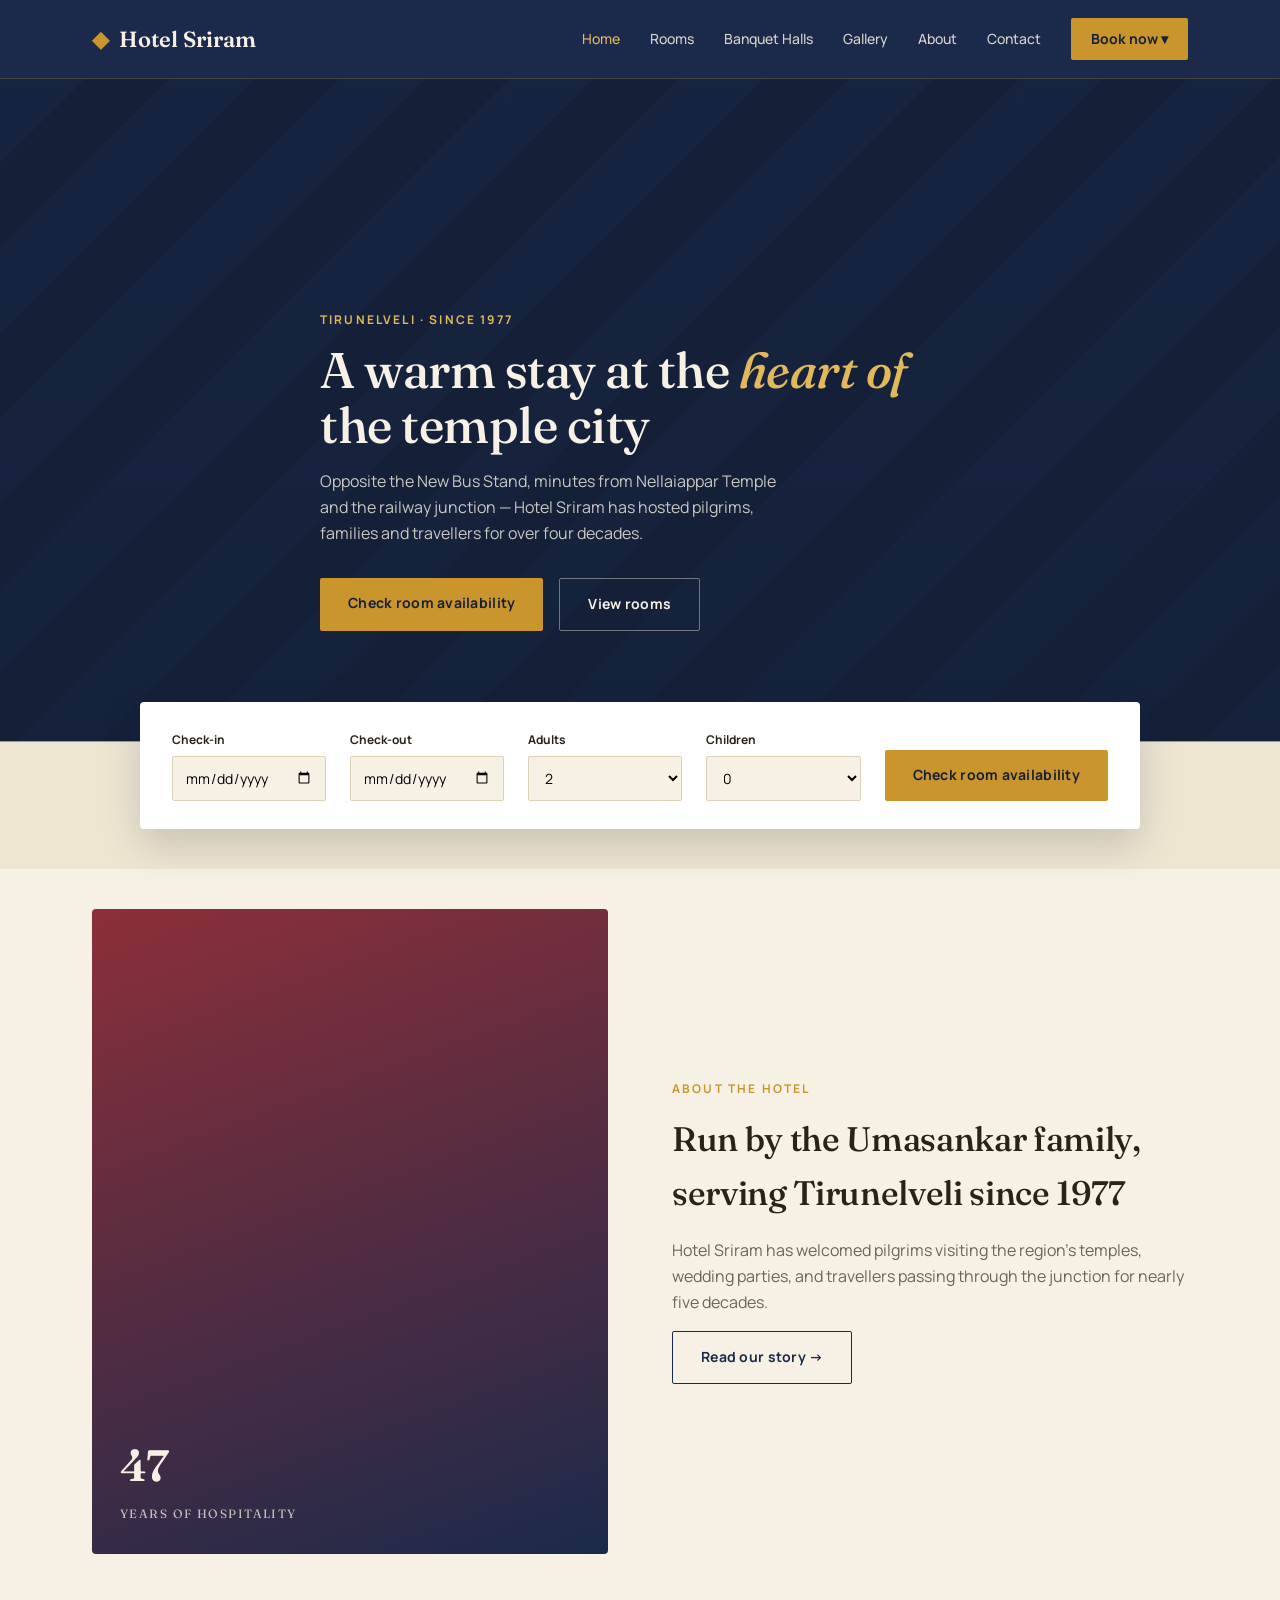
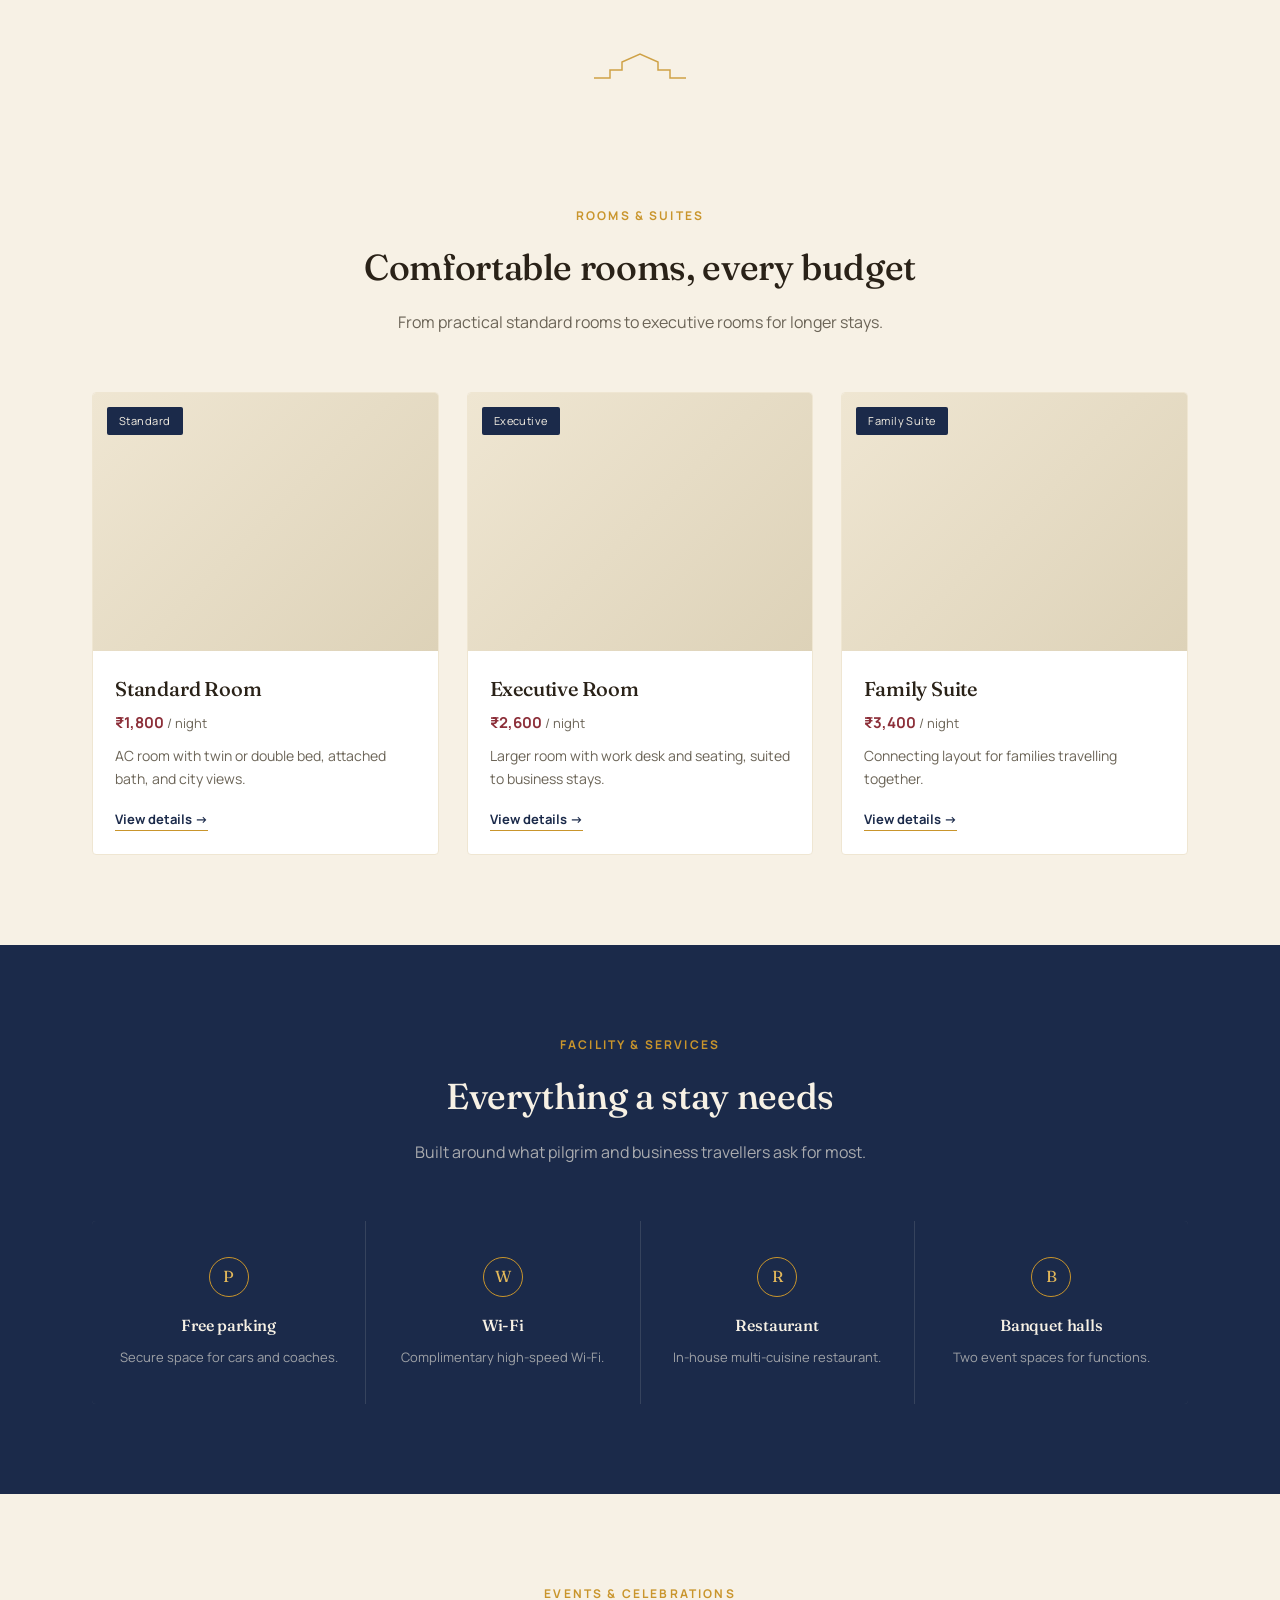
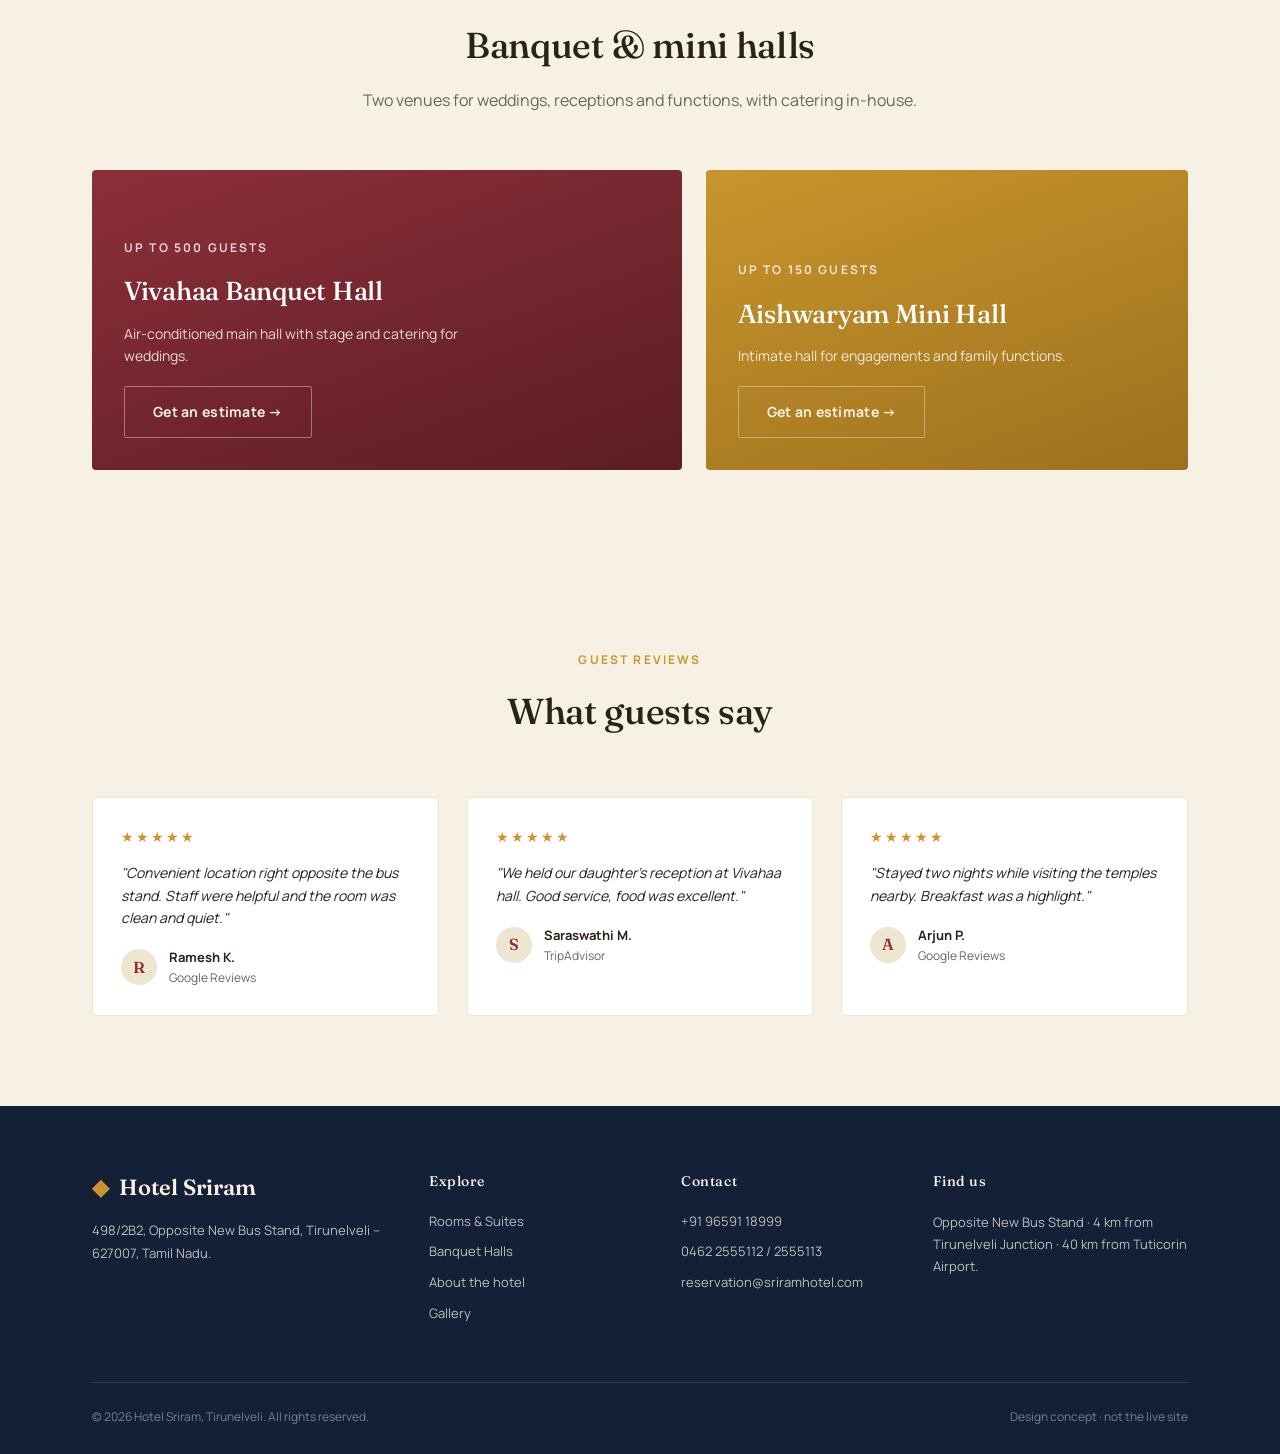
==== index.html @ 7d7a6aff "Add files via upload" ====
<!DOCTYPE html>
<html lang="en">
<head>
<meta charset="UTF-8">
<meta name="viewport" content="width=device-width, initial-scale=1.0">
<title>Hotel Sriram — Tirunelveli | Redesign Concept</title>
<link rel="stylesheet" href="style.css">
</head>
<body>

<header>
  <div class="nav">
    <a href="index.html" class="logo"><span class="mark">&#9670;</span> Hotel Sriram</a>
    <nav class="navlinks">
      <a href="index.html" data-nav>Home</a>
      <a href="rooms.html" data-nav>Rooms</a>
      <a href="banquet.html" data-nav>Banquet Halls</a>
      <a href="gallery.html" data-nav>Gallery</a>
      <a href="about.html" data-nav>About</a>
      <a href="contact.html" data-nav>Contact</a>
      <div class="cta-dropdown" onclick="toggleCtaMenu(event)">
        <span class="cta">Book now &#9662;</span>
        <div class="cta-menu">
          <a href="contact.html#room-request"><span class="m-name">Book a room</span><span class="m-sub">Standard, executive, deluxe or suite</span></a>
          <a href="banquet.html#hall-enquiry"><span class="m-name">Book banquet hall</span><span class="m-sub">Check a date and get a cost estimate</span></a>
        </div>
      </div>
    </nav>
    <button class="navtoggle" onclick="toggleNav()">&#9776;</button>
  </div>
</header>

<section class="page-hero" style="min-height:78vh; display:flex; align-items:center; padding-bottom:0;">
  <div class="wrap">
    <span class="eyebrow" style="color:var(--brass-light);">Tirunelveli &middot; Since 1977</span>
    <h1 style="font-size:50px; max-width:640px; line-height:1.1;">A warm stay at the <em style="font-style:italic; color:var(--brass-light);">heart of</em> the temple city</h1>
    <p style="max-width:480px; margin-top:16px;">Opposite the New Bus Stand, minutes from Nellaiappar Temple and the railway junction — Hotel Sriram has hosted pilgrims, families and travellers for over four decades.</p>
    <div style="display:flex; gap:16px; margin-top:32px;">
      <a href="contact.html#room-request" class="btn btn-primary">Check room availability</a>
      <a href="rooms.html" class="btn btn-ghost">View rooms</a>
    </div>
  </div>
</section>

<div style="background:var(--ivory-2); border-top:1px solid var(--brass); margin-top:-40px; position:relative; z-index:3;">
  <div class="wrap">
    <div style="background:#fff; border-radius:4px; box-shadow:0 16px 40px rgba(20,32,56,0.18); max-width:1000px; margin:0 auto; transform:translateY(-40px); display:flex; flex-wrap:wrap; padding:28px 32px; gap:24px; align-items:flex-end;">
      <div class="field2" style="flex:1; min-width:140px; margin-bottom:0;"><label>Check-in</label><input type="date" id="qCheckin"></div>
      <div class="field2" style="flex:1; min-width:140px; margin-bottom:0;"><label>Check-out</label><input type="date" id="qCheckout"></div>
      <div class="field2" style="flex:1; min-width:120px; margin-bottom:0;"><label>Adults</label><select><option>1</option><option selected>2</option><option>3</option><option>4</option></select></div>
      <div class="field2" style="flex:1; min-width:120px; margin-bottom:0;"><label>Children</label><select><option selected>0</option><option>1</option><option>2</option></select></div>
      <a href="contact.html#room-request" class="btn btn-primary">Check room availability</a>
    </div>
  </div>
</div>

<section style="padding-top:40px;">
  <div class="wrap" style="display:grid; grid-template-columns:1fr 1fr; gap:64px; align-items:center;" class="about">
    <div style="aspect-ratio:4/5; border-radius:4px; position:relative; overflow:hidden; background:linear-gradient(160deg, var(--temple-red), var(--night));">
      <div style="position:absolute; bottom:28px; left:28px; color:var(--ivory); font-family:'Fraunces',serif;">
        <span style="font-size:44px; font-weight:600; display:block;">47</span>
        <span style="font-size:12px; letter-spacing:0.12em; text-transform:uppercase; opacity:0.75;">Years of hospitality</span>
      </div>
    </div>
    <div>
      <span class="eyebrow">About the hotel</span>
      <h2 style="font-size:34px; margin-bottom:18px;">Run by the Umasankar family, serving Tirunelveli since 1977</h2>
      <p style="color:var(--muted); margin-bottom:16px;">Hotel Sriram has welcomed pilgrims visiting the region's temples, wedding parties, and travellers passing through the junction for nearly five decades.</p>
      <a href="about.html" class="btn btn-outline-dark">Read our story &rarr;</a>
    </div>
  </div>
</section>

<div class="gopuram-divider">
  <svg viewBox="0 0 96 28" fill="none"><path d="M2 26 L18 26 L18 18 L30 18 L30 10 L48 2 L66 10 L66 18 L78 18 L78 26 L94 26" stroke="#C9952C" stroke-width="1.5"/></svg>
</div>

<section>
  <div class="wrap">
    <div class="section-head">
      <span class="eyebrow">Rooms &amp; suites</span>
      <h2>Comfortable rooms, every budget</h2>
      <p>From practical standard rooms to executive rooms for longer stays.</p>
    </div>
    <div class="rooms-grid">
      <div class="room-card">
        <div class="room-img"><span class="tag">Standard</span></div>
        <div class="room-body">
          <h3>Standard Room</h3>
          <div class="price">&#8377;1,800 <span>/ night</span></div>
          <p>AC room with twin or double bed, attached bath, and city views.</p>
          <a class="link" href="rooms.html">View details &rarr;</a>
        </div>
      </div>
      <div class="room-card">
        <div class="room-img"><span class="tag">Executive</span></div>
        <div class="room-body">
          <h3>Executive Room</h3>
          <div class="price">&#8377;2,600 <span>/ night</span></div>
          <p>Larger room with work desk and seating, suited to business stays.</p>
          <a class="link" href="rooms.html">View details &rarr;</a>
        </div>
      </div>
      <div class="room-card">
        <div class="room-img"><span class="tag">Family Suite</span></div>
        <div class="room-body">
          <h3>Family Suite</h3>
          <div class="price">&#8377;3,400 <span>/ night</span></div>
          <p>Connecting layout for families travelling together.</p>
          <a class="link" href="rooms.html">View details &rarr;</a>
        </div>
      </div>
    </div>
  </div>
</section>

<section class="facilities">
  <div class="wrap">
    <div class="section-head">
      <span class="eyebrow">Facility &amp; services</span>
      <h2>Everything a stay needs</h2>
      <p>Built around what pilgrim and business travellers ask for most.</p>
    </div>
    <div class="fac-grid">
      <div class="fac-item"><div class="icon">P</div><h4>Free parking</h4><p>Secure space for cars and coaches.</p></div>
      <div class="fac-item"><div class="icon">W</div><h4>Wi-Fi</h4><p>Complimentary high-speed Wi-Fi.</p></div>
      <div class="fac-item"><div class="icon">R</div><h4>Restaurant</h4><p>In-house multi-cuisine restaurant.</p></div>
      <div class="fac-item"><div class="icon">B</div><h4>Banquet halls</h4><p>Two event spaces for functions.</p></div>
    </div>
  </div>
</section>

<section>
  <div class="wrap">
    <div class="section-head">
      <span class="eyebrow">Events &amp; celebrations</span>
      <h2>Banquet &amp; mini halls</h2>
      <p>Two venues for weddings, receptions and functions, with catering in-house.</p>
    </div>
    <div class="halls">
      <div class="hall-card large">
        <div class="hcontent">
          <span class="eyebrow">Up to 500 guests</span>
          <h3>Vivahaa Banquet Hall</h3>
          <p>Air-conditioned main hall with stage and catering for weddings.</p>
          <a class="btn btn-ghost" href="banquet.html#hall-enquiry">Get an estimate &rarr;</a>
        </div>
      </div>
      <div class="hall-card small">
        <div class="hcontent">
          <span class="eyebrow">Up to 150 guests</span>
          <h3>Aishwaryam Mini Hall</h3>
          <p>Intimate hall for engagements and family functions.</p>
          <a class="btn btn-ghost" href="banquet.html#hall-enquiry">Get an estimate &rarr;</a>
        </div>
      </div>
    </div>
  </div>
</section>

<section>
  <div class="wrap">
    <div class="section-head">
      <span class="eyebrow">Guest reviews</span>
      <h2>What guests say</h2>
    </div>
    <div class="testi-grid">
      <div class="testi-card">
        <div class="stars">&#9733;&#9733;&#9733;&#9733;&#9733;</div>
        <p>"Convenient location right opposite the bus stand. Staff were helpful and the room was clean and quiet."</p>
        <div class="who"><div class="avatar">R</div><div><div class="name">Ramesh K.</div><div class="src">Google Reviews</div></div></div>
      </div>
      <div class="testi-card">
        <div class="stars">&#9733;&#9733;&#9733;&#9733;&#9733;</div>
        <p>"We held our daughter's reception at Vivahaa hall. Good service, food was excellent."</p>
        <div class="who"><div class="avatar">S</div><div><div class="name">Saraswathi M.</div><div class="src">TripAdvisor</div></div></div>
      </div>
      <div class="testi-card">
        <div class="stars">&#9733;&#9733;&#9733;&#9733;&#9733;</div>
        <p>"Stayed two nights while visiting the temples nearby. Breakfast was a highlight."</p>
        <div class="who"><div class="avatar">A</div><div><div class="name">Arjun P.</div><div class="src">Google Reviews</div></div></div>
      </div>
    </div>
  </div>
</section>

<footer id="contact">
  <div class="wrap">
    <div class="foot-grid">
      <div>
        <div class="logo" style="color:var(--ivory);"><span class="mark">&#9670;</span> Hotel Sriram</div>
        <p>498/2B2, Opposite New Bus Stand, Tirunelveli &ndash; 627007, Tamil Nadu.</p>
      </div>
      <div>
        <h4>Explore</h4>
        <ul>
          <li><a href="rooms.html">Rooms &amp; Suites</a></li>
          <li><a href="banquet.html">Banquet Halls</a></li>
          <li><a href="about.html">About the hotel</a></li>
          <li><a href="gallery.html">Gallery</a></li>
        </ul>
      </div>
      <div>
        <h4>Contact</h4>
        <ul>
          <li>+91 96591 18999</li>
          <li>0462 2555112 / 2555113</li>
          <li>reservation@sriramhotel.com</li>
        </ul>
      </div>
      <div>
        <h4>Find us</h4>
        <p>Opposite New Bus Stand &middot; 4&nbsp;km from Tirunelveli Junction &middot; 40&nbsp;km from Tuticorin Airport.</p>
      </div>
    </div>
    <div class="foot-bottom">
      <span>&copy; 2026 Hotel Sriram, Tirunelveli. All rights reserved.</span>
      <span>Design concept &middot; not the live site</span>
    </div>
  </div>
</footer>

<script src="main.js"></script>
</body>
</html>
---- style.css ----
@import url('https://fonts.googleapis.com/css2?family=Fraunces:opsz,wght@9..144,400;9..144,500;9..144,600&family=Manrope:wght@400;500;600;700&display=swap');

:root{
  --night: #1B2A4A;
  --night-2: #142038;
  --brass: #C9952C;
  --brass-light: #E3B85A;
  --temple-red: #8C2F39;
  --ivory: #F7F1E5;
  --ivory-2: #EFE6D2;
  --ink: #2A2218;
  --muted: #6B6457;
  --good: #3B6D11;
  --bad: #A32D2D;
}
*{ box-sizing: border-box; margin:0; padding:0; }
html{ scroll-behavior: smooth; }
body{
  font-family: 'Manrope', sans-serif;
  color: var(--ink);
  background: var(--ivory);
  line-height: 1.6;
}
h1,h2,h3,h4{ font-family: 'Fraunces', serif; font-weight: 500; letter-spacing: -0.01em; }
a{ text-decoration: none; color: inherit; }
img{ max-width:100%; display:block; }
.wrap{ max-width: 1160px; margin: 0 auto; padding: 0 32px; }
.eyebrow{
  font-size: 12px; letter-spacing: 0.18em; text-transform: uppercase;
  color: var(--brass); font-weight: 700; margin-bottom: 14px; display:block;
}
.gopuram-divider{ display:flex; justify-content:center; margin: 8px 0 36px; }
.gopuram-divider svg{ width: 96px; height: 28px; opacity: 0.85; }

/* header */
header{
  position: sticky; top:0; z-index: 50;
  background: var(--night); color: var(--ivory);
  border-bottom: 1px solid rgba(201,149,44,0.25);
}
.nav{ display:flex; align-items:center; justify-content:space-between; padding: 18px 32px; max-width: 1160px; margin:0 auto; }
.logo{ font-family:'Fraunces',serif; font-size: 22px; font-weight:600; color: var(--ivory); display:flex; align-items:center; gap:10px; }
.logo .mark{ color: var(--brass); }
.navlinks{ display:flex; gap: 30px; align-items:center; font-size:14px; font-weight:500; }
.navlinks a{ opacity:0.85; transition: opacity .2s; }
.navlinks a:hover, .navlinks a.active{ opacity:1; color: var(--brass-light); }
.navlinks .cta{
  background: var(--brass); color: var(--night-2); padding: 10px 20px; border-radius: 2px;
  font-weight:700; opacity:1;
}
.navlinks .cta:hover{ background: var(--brass-light); }
.navtoggle{ display:none; background:none; border:none; color:var(--ivory); font-size:24px; cursor:pointer; }
@media (max-width: 900px){
  .navlinks.open-mobile{
    display:flex; flex-direction:column; position:absolute; top:64px; left:0; right:0;
    background: var(--night); padding: 20px 32px; gap:16px; border-top:1px solid rgba(201,149,44,0.25);
  }
}

.cta-dropdown{ position:relative; }
.cta-dropdown > .cta{ cursor:pointer; user-select:none; display:inline-flex; align-items:center; gap:6px; }
.cta-menu{
  position:absolute; top:calc(100% + 10px); right:0; background:#fff; border:1px solid var(--ivory-2);
  border-radius:4px; box-shadow:0 16px 36px rgba(20,32,56,0.22); min-width:230px; padding:8px;
  display:none; z-index:60;
}
.cta-dropdown.open .cta-menu{ display:block; }
.cta-menu a{ display:block; padding:10px 12px; border-radius:2px; }
.cta-menu a:hover{ background: var(--ivory-2); }
.cta-menu .m-name{ display:block; font-size:13px; font-weight:700; color: var(--ink); }
.cta-menu .m-sub{ display:block; font-size:11px; color: var(--muted); margin-top:2px; }
@media (max-width: 900px){
  .cta-menu{ position:static; box-shadow:none; border:none; background:transparent; padding:0; margin-top:8px; display:block; }
  .cta-menu a{ padding:8px 0; }
  .cta-menu .m-name{ color: var(--ivory); }
}

/* page hero (sub pages) */
.page-hero{
  background:
    linear-gradient(180deg, rgba(20,32,56,0.6) 0%, rgba(20,32,56,0.82) 100%),
    repeating-linear-gradient(135deg, var(--night) 0px, var(--night) 60px, var(--night-2) 60px, var(--night-2) 120px);
  color: var(--ivory); padding: 80px 0 64px;
}
.page-hero h1{ font-size: 42px; }
.page-hero p{ color: rgba(247,241,229,0.8); margin-top:12px; max-width:520px; }
.breadcrumb{ font-size:13px; color: rgba(247,241,229,0.6); margin-bottom:14px; }
.breadcrumb a{ color: var(--brass-light); }

section{ padding: 90px 0; }
.section-head{ text-align:center; max-width: 600px; margin: 0 auto 56px; }
.section-head h2{ font-size: 36px; }
.section-head p{ color: var(--muted); margin-top: 14px; font-size: 16px; }

.btn{
  display:inline-block; padding: 14px 28px; font-weight:700; font-size:14px;
  border-radius: 2px; letter-spacing: 0.02em; transition: all .2s; border:none; cursor:pointer;
  font-family:'Manrope',sans-serif;
}
.btn-primary{ background: var(--brass); color: var(--night-2); }
.btn-primary:hover{ background: var(--brass-light); transform: translateY(-1px); }
.btn-ghost{ border: 1px solid rgba(247,241,229,0.4); color: var(--ivory); background:transparent; }
.btn-ghost:hover{ border-color: var(--brass-light); color: var(--brass-light); }
.btn-outline-dark{ border: 1px solid var(--night); color: var(--night); background:transparent; }
.btn-outline-dark:hover{ background: var(--night); color: var(--ivory); }
.btn-block{ width:100%; }

/* rooms grid (reused on home + rooms page) */
.rooms-grid{ display:grid; grid-template-columns: repeat(3, 1fr); gap: 28px; }
.room-card{ background:#fff; border-radius:4px; overflow:hidden; border:1px solid var(--ivory-2); transition: transform .2s, box-shadow .2s; }
.room-card:hover{ transform: translateY(-4px); box-shadow: 0 20px 40px rgba(20,32,56,0.1); }
.room-img{ aspect-ratio: 4/3; background: linear-gradient(135deg, var(--ivory-2), #ddd2b8); position:relative; }
.room-img .tag{
  position:absolute; top:14px; left:14px; background: var(--night); color: var(--ivory);
  font-size:11px; padding: 5px 12px; border-radius: 2px; letter-spacing:0.04em;
}
.room-body{ padding: 22px; }
.room-body h3{ font-size: 20px; margin-bottom: 6px; }
.room-body .price{ color: var(--temple-red); font-weight:700; font-size: 15px; margin-bottom: 10px; }
.room-body .price span{ color: var(--muted); font-weight:400; font-size:13px; }
.room-body p{ font-size: 14px; color: var(--muted); margin-bottom: 16px; }
.room-body .link{ font-size:13px; font-weight:700; color: var(--night); border-bottom: 1px solid var(--brass); padding-bottom:2px; }
.room-body ul{ list-style:none; font-size:13px; color:var(--muted); margin-bottom:16px; }
.room-body ul li{ padding-left:18px; position:relative; margin-bottom:6px; }
.room-body ul li::before{ content:'\2713'; position:absolute; left:0; color:var(--brass); font-weight:700; }

/* facilities */
.facilities{ background: var(--night); color: var(--ivory); }
.facilities .section-head h2{ color: var(--ivory); }
.facilities .section-head p{ color: rgba(247,241,229,0.65); }
.fac-grid{ display:grid; grid-template-columns: repeat(4, 1fr); gap: 1px; background: rgba(247,241,229,0.12); border-radius:4px; overflow:hidden; }
.fac-item{ background: var(--night); padding: 36px 24px; text-align:center; }
.fac-item .icon{ width:40px; height:40px; margin: 0 auto 16px; border:1.5px solid var(--brass); border-radius:50%; display:flex; align-items:center; justify-content:center; color: var(--brass-light); font-family:'Fraunces',serif; font-size:16px; }
.fac-item h4{ color: var(--ivory); font-size:16px; margin-bottom:8px; }
.fac-item p{ font-size: 13px; color: rgba(247,241,229,0.6); }

/* halls */
.halls{ display:grid; grid-template-columns: 1.1fr 0.9fr; gap: 24px; }
.hall-card{ position:relative; border-radius:4px; overflow:hidden; min-height: 300px; display:flex; align-items:flex-end; padding: 32px; color:#fff; }
.hall-card.large{ background: linear-gradient(160deg, var(--temple-red) 0%, #5c1d24 100%); }
.hall-card.small{ background: linear-gradient(160deg, var(--brass) 0%, #9c711e 100%); }
.hall-card .hcontent{ position:relative; z-index:2; }
.hall-card .eyebrow{ color: rgba(255,255,255,0.8); }
.hall-card h3{ font-size: 26px; color:#fff; margin-bottom:10px; }
.hall-card p{ font-size:14px; color: rgba(255,255,255,0.82); max-width: 360px; margin-bottom:18px; }

/* testimonials */
.testi-grid{ display:grid; grid-template-columns: repeat(3,1fr); gap: 28px; }
.testi-card{ background:#fff; border: 1px solid var(--ivory-2); border-radius:4px; padding:28px; }
.testi-card .stars{ color: var(--brass); font-size:14px; margin-bottom:14px; letter-spacing:2px; }
.testi-card p{ font-size:14px; color: var(--ink); margin-bottom: 18px; font-style:italic; }
.testi-card .who{ display:flex; align-items:center; gap:12px; }
.testi-card .avatar{ width:36px; height:36px; border-radius:50%; background: var(--ivory-2); display:flex; align-items:center; justify-content:center; font-family:'Fraunces',serif; color: var(--temple-red); font-weight:600; }
.testi-card .name{ font-size:13px; font-weight:700; }
.testi-card .src{ font-size:12px; color: var(--muted); }

/* generic form styling */
.card-panel{ background:#fff; border-radius:4px; padding: 32px; border:1px solid #e6dcc4; }
.field2{ margin-bottom:18px; }
.field2 label{ display:block; font-size:12px; font-weight:700; color: var(--ink); margin-bottom:6px; }
.field2 input, .field2 select, .field2 textarea{
  width:100%; padding: 11px 12px; border:1px solid #ddd2b8; border-radius:2px;
  font-family:'Manrope',sans-serif; font-size:14px; background: var(--ivory);
}
.field2 textarea{ resize:vertical; min-height:80px; }
.row2{ display:flex; gap:16px; }
.row2 .field2{ flex:1; }

/* calculator specific */
.calc-wrap{ display:grid; grid-template-columns: 1.1fr 0.9fr; gap: 32px; align-items:start; }
.calc-summary{ background: var(--night); color: var(--ivory); border-radius:4px; padding: 32px; position: sticky; top: 100px; }
.calc-summary h3{ color: var(--ivory); font-size:20px; margin-bottom: 4px; }
.calc-summary .sub{ font-size:13px; color: rgba(247,241,229,0.6); margin-bottom: 24px; }
.calc-line{ display:flex; justify-content:space-between; font-size:14px; padding: 10px 0; border-bottom: 1px solid rgba(247,241,229,0.12); }
.calc-line .l{ color: rgba(247,241,229,0.75); }
.calc-line .v{ font-weight:600; }
.calc-total{ display:flex; justify-content:space-between; align-items:baseline; margin-top:18px; padding-top:18px; border-top: 1px solid rgba(247,241,229,0.25); }
.calc-total .l{ font-size:13px; color: rgba(247,241,229,0.7); text-transform:uppercase; letter-spacing:0.06em; }
.calc-total .v{ font-family:'Fraunces',serif; font-size:32px; color: var(--brass-light); }
.calc-perhead{ font-size:12px; color: rgba(247,241,229,0.55); margin-top:6px; }

.tier-options{ display:flex; gap:10px; flex-wrap:wrap; }
.tier-opt{ flex:1; min-width: 100px; border:1px solid #ddd2b8; border-radius:2px; padding:12px; text-align:center; cursor:pointer; font-size:13px; background:#fff; transition: all .15s; }
.tier-opt input{ display:none; }
.tier-opt.selected{ border-color: var(--brass); background: var(--ivory-2); }
.tier-opt .t-name{ font-weight:700; display:block; }
.tier-opt .t-price{ font-size:11px; color: var(--muted); display:block; margin-top:2px; }

/* availability checker */
.avail-result{ margin-top:18px; padding: 16px 18px; border-radius:2px; font-size:14px; display:none; }
.avail-result.show{ display:flex; align-items:center; gap:10px; }
.avail-result.ok{ background: #eaf3de; color: var(--good); border:1px solid #c0dd97; }
.avail-result.no{ background: #fcebeb; color: var(--bad); border:1px solid #f7c1c1; }

/* gallery */
.gallery-grid{ display:grid; grid-template-columns: repeat(4, 1fr); gap: 14px; }
.gallery-grid .g{ aspect-ratio: 1; border-radius: 4px; background: linear-gradient(135deg, var(--ivory-2), #ddd2b8); }
.gallery-grid .g:nth-child(3n){ background: linear-gradient(135deg, var(--night-2), var(--night)); }
.gallery-grid .g:nth-child(4n){ background: linear-gradient(135deg, var(--temple-red), #5c1d24); }
.gallery-grid .g.tall{ grid-row: span 2; }

/* footer */
footer{ background: var(--night-2); color: rgba(247,241,229,0.75); padding: 64px 0 28px; }
.foot-grid{ display:grid; grid-template-columns: 1.4fr 1fr 1fr 1.2fr; gap: 40px; margin-bottom: 48px; }
.foot-grid h4{ color: var(--ivory); font-size:14px; margin-bottom:18px; letter-spacing:0.04em; }
.foot-grid .logo{ margin-bottom:14px; }
.foot-grid p{ font-size:13px; line-height:1.7; }
.foot-grid ul{ list-style:none; }
.foot-grid li{ margin-bottom:10px; font-size:13px; }
.foot-grid a:hover{ color: var(--brass-light); }
.foot-bottom{ border-top: 1px solid rgba(247,241,229,0.12); padding-top:24px; display:flex; justify-content:space-between; font-size:12px; color: rgba(247,241,229,0.45); flex-wrap:wrap; gap:12px; }

.toast{
  position: fixed; bottom: 24px; right: 24px; background: var(--night); color: var(--ivory);
  padding: 14px 22px; border-radius: 4px; font-size: 14px; box-shadow: 0 10px 30px rgba(0,0,0,0.25);
  transform: translateY(20px); opacity:0; pointer-events:none; transition: all .25s; z-index: 100;
}
.toast.show{ transform: translateY(0); opacity:1; }

@media (max-width: 900px){
  .navlinks{ display:none; }
  .navtoggle{ display:block; }
  .about, .request-wrap, .calc-wrap{ grid-template-columns: 1fr !important; }
  .rooms-grid, .testi-grid{ grid-template-columns: 1fr; }
  .fac-grid{ grid-template-columns: repeat(2,1fr); }
  .halls{ grid-template-columns: 1fr; }
  .foot-grid{ grid-template-columns: 1fr 1fr; }
  .gallery-grid{ grid-template-columns: repeat(2,1fr); }
  .row2{ flex-direction:column; gap:0; }
  .calc-summary{ position:static; }
}
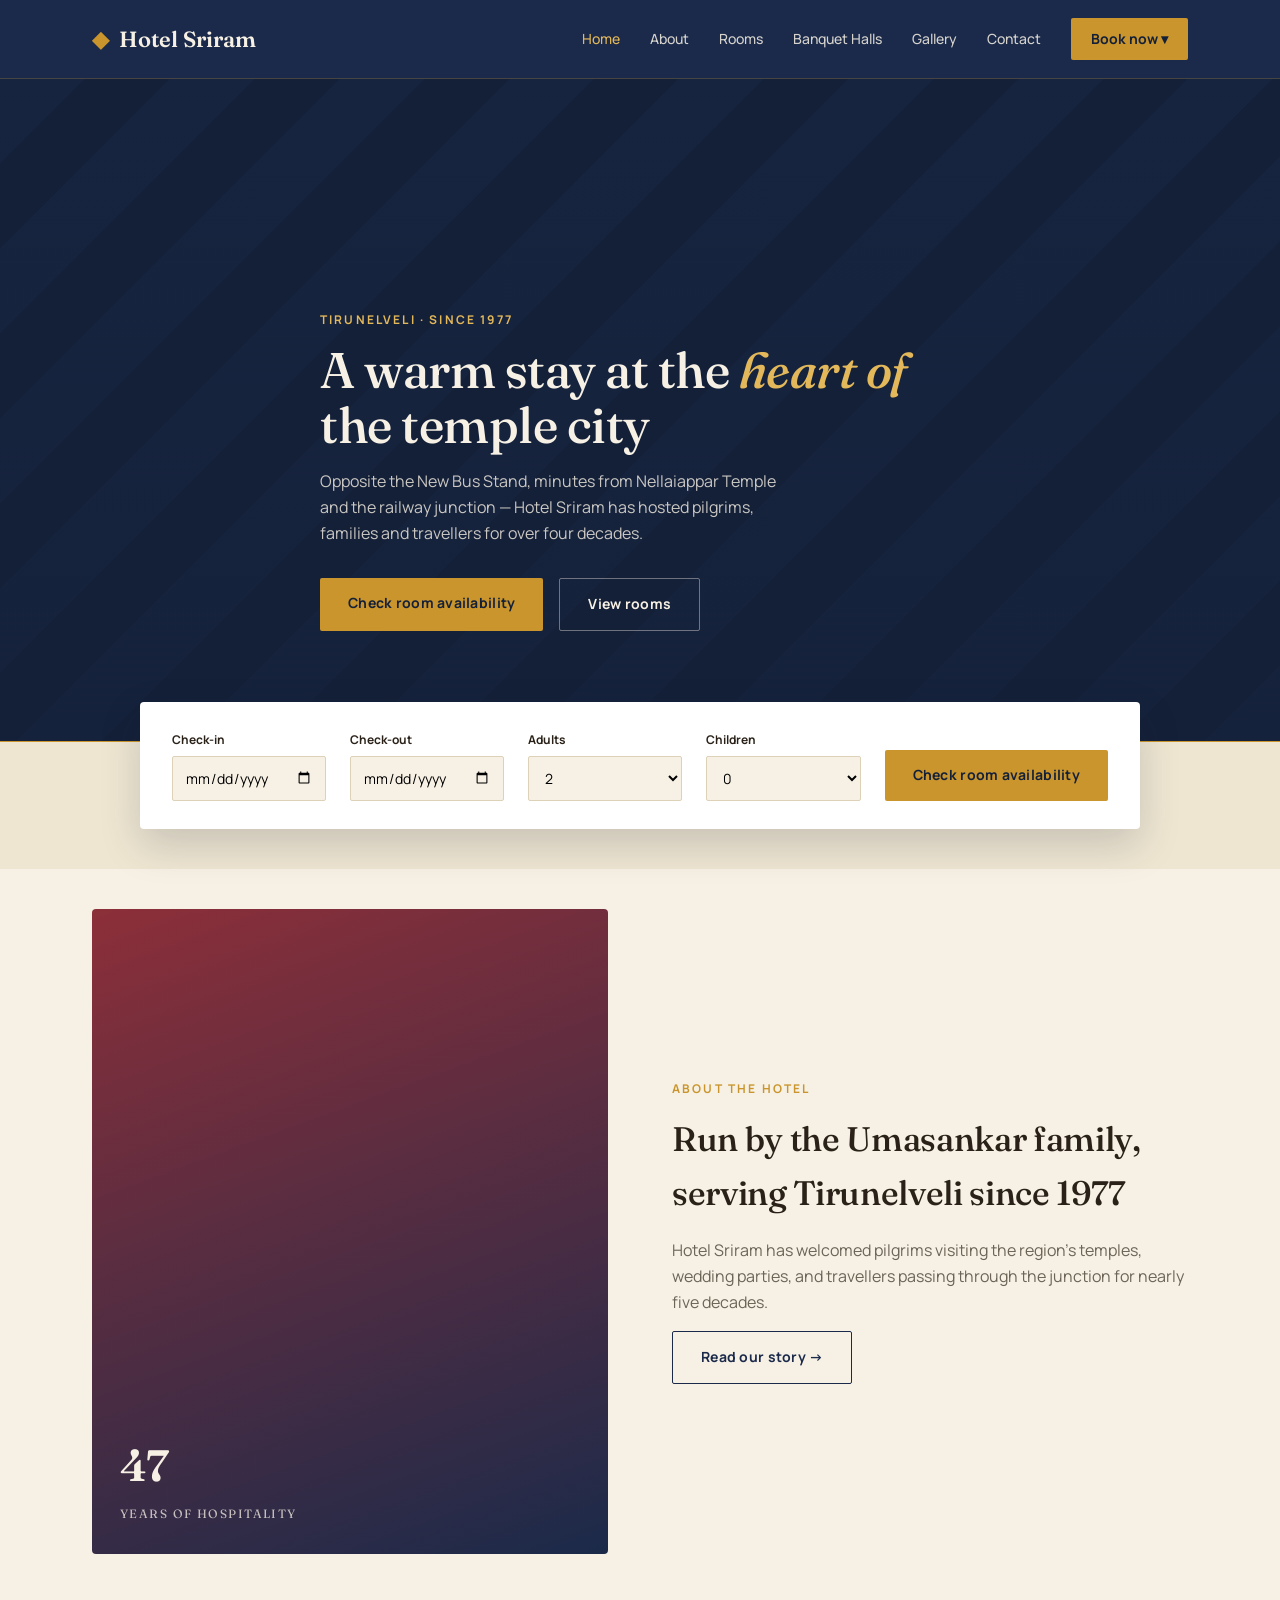
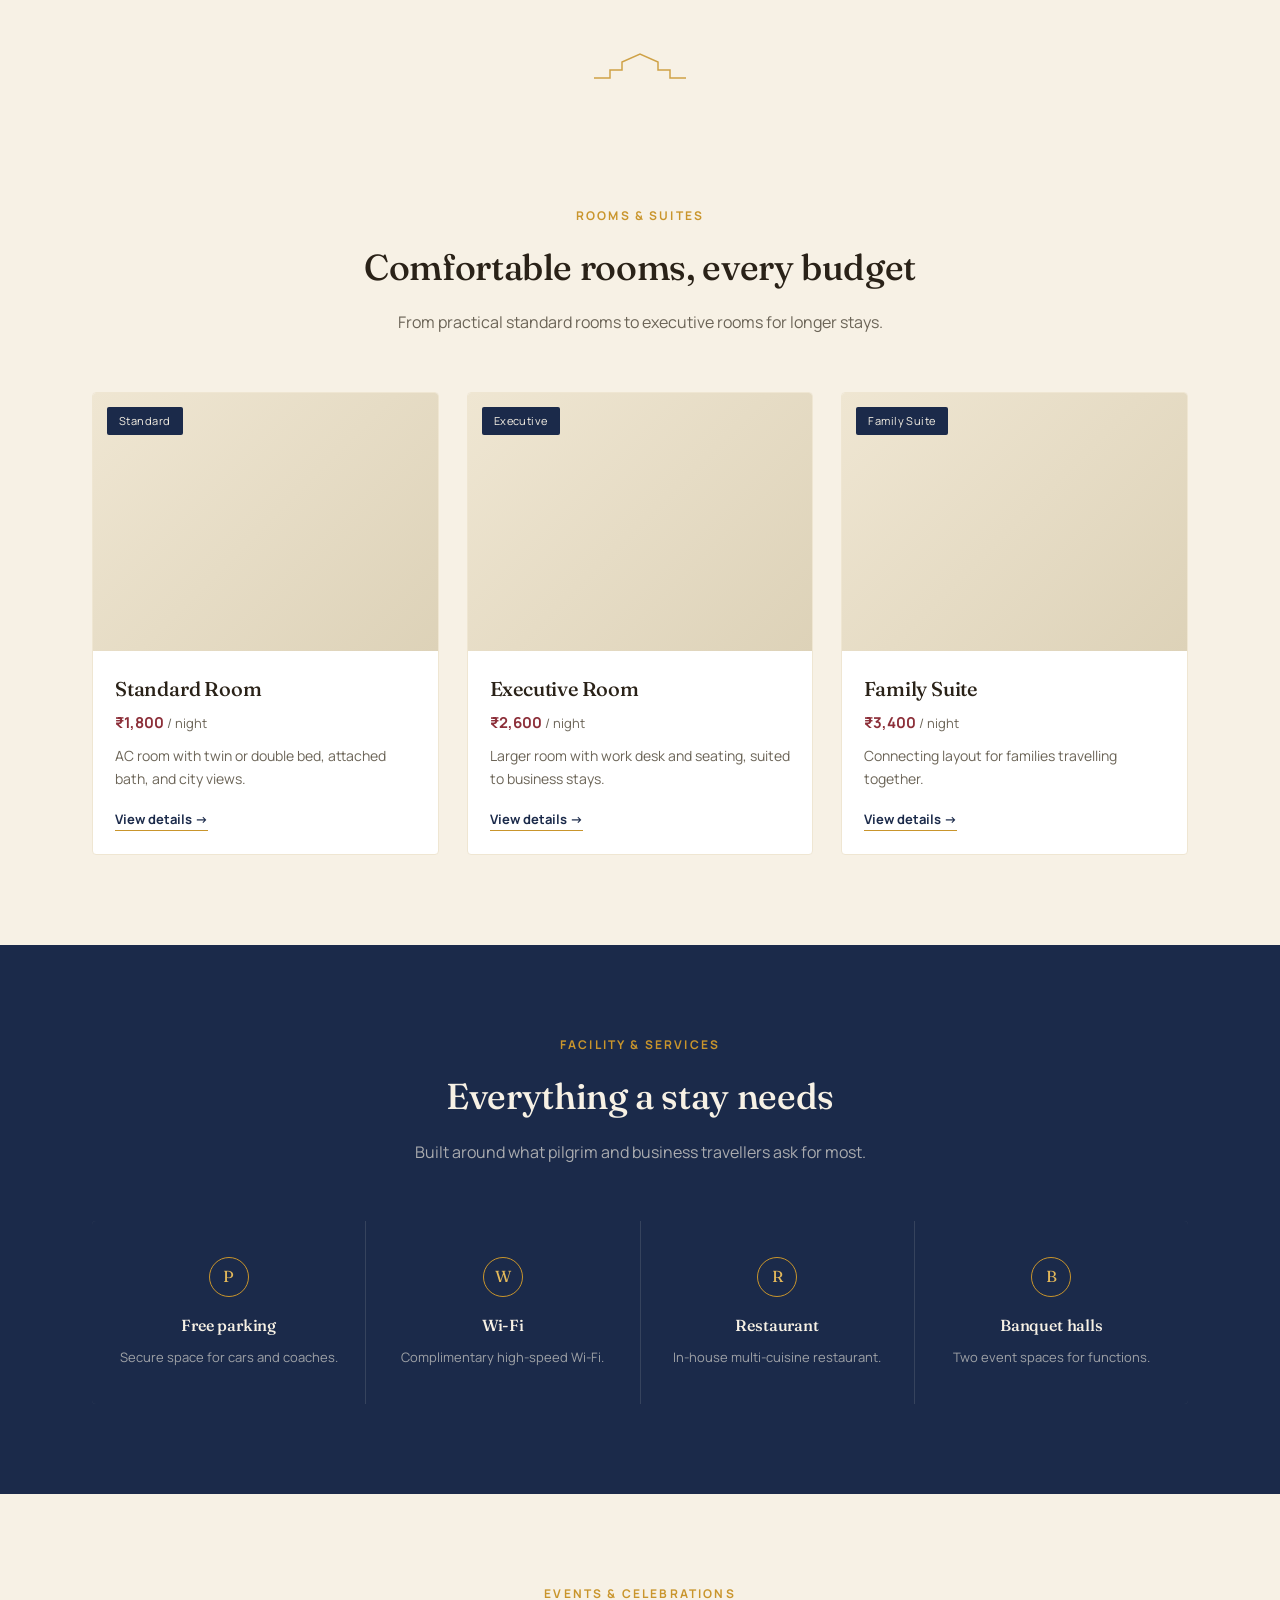
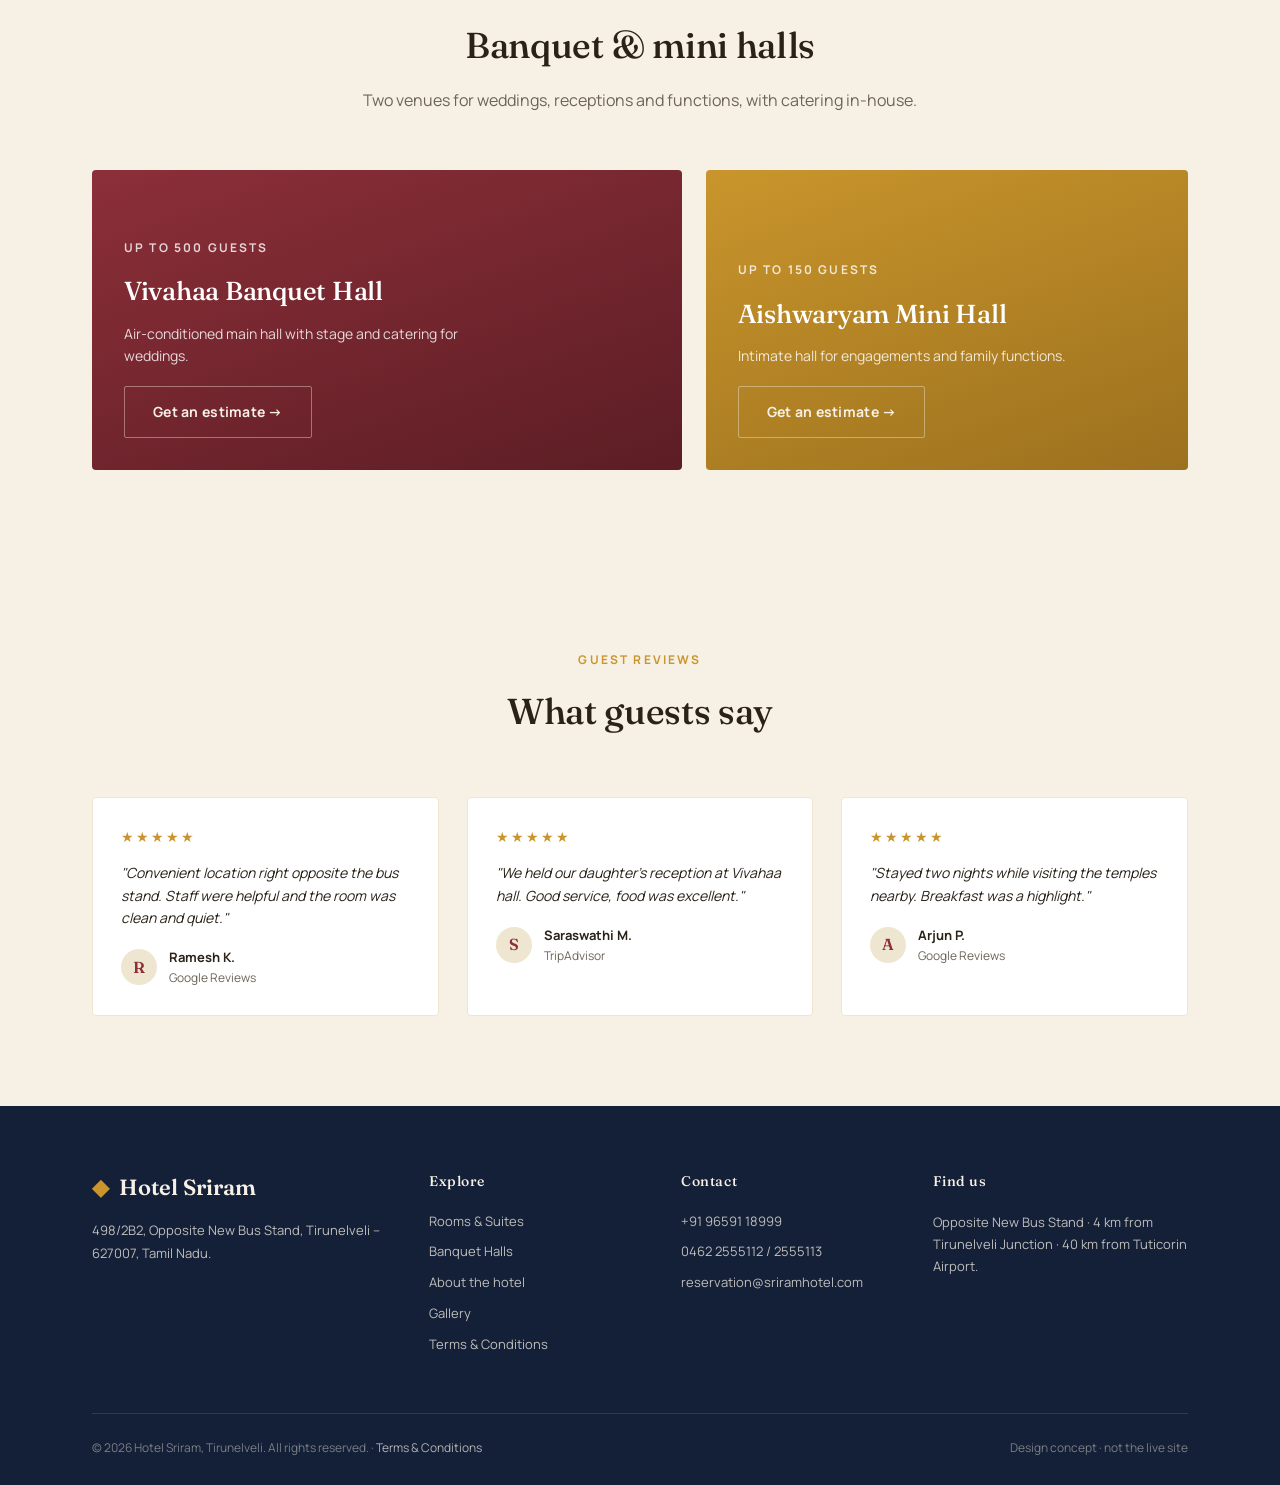
==== commit f0100528: "Update index.html" ====
--- a/index.html
+++ b/index.html
@@ -4,6 +4,9 @@
 <meta charset="UTF-8">
 <meta name="viewport" content="width=device-width, initial-scale=1.0">
 <title>Hotel Sriram — Tirunelveli | Redesign Concept</title>
+<link rel="preconnect" href="https://fonts.googleapis.com">
+<link rel="preconnect" href="https://fonts.gstatic.com" crossorigin>
+<link href="https://fonts.googleapis.com/css2?family=Fraunces:ital,opsz,wght@0,9..144,400;0,9..144,500;0,9..144,560;0,9..144,600;0,9..144,700;1,9..144,400;1,9..144,500&family=Manrope:wght@400;500;600;700;800&display=swap" rel="stylesheet">
 <link rel="stylesheet" href="style.css">
 </head>
 <body>
@@ -13,10 +16,10 @@
     <a href="index.html" class="logo"><span class="mark">&#9670;</span> Hotel Sriram</a>
     <nav class="navlinks">
       <a href="index.html" data-nav>Home</a>
+      <a href="about.html" data-nav>About</a>
       <a href="rooms.html" data-nav>Rooms</a>
       <a href="banquet.html" data-nav>Banquet Halls</a>
       <a href="gallery.html" data-nav>Gallery</a>
-      <a href="about.html" data-nav>About</a>
       <a href="contact.html" data-nav>Contact</a>
       <div class="cta-dropdown" onclick="toggleCtaMenu(event)">
         <span class="cta">Book now &#9662;</span>
@@ -198,6 +201,7 @@
           <li><a href="banquet.html">Banquet Halls</a></li>
           <li><a href="about.html">About the hotel</a></li>
           <li><a href="gallery.html">Gallery</a></li>
+          <li><a href="terms.html">Terms &amp; Conditions</a></li>
         </ul>
       </div>
       <div>
@@ -214,7 +218,7 @@
       </div>
     </div>
     <div class="foot-bottom">
-      <span>&copy; 2026 Hotel Sriram, Tirunelveli. All rights reserved.</span>
+      <span>&copy; 2026 Hotel Sriram, Tirunelveli. All rights reserved. &middot; <a href="terms.html" style="color:rgba(247,241,229,0.7);">Terms &amp; Conditions</a></span>
       <span>Design concept &middot; not the live site</span>
     </div>
   </div>
